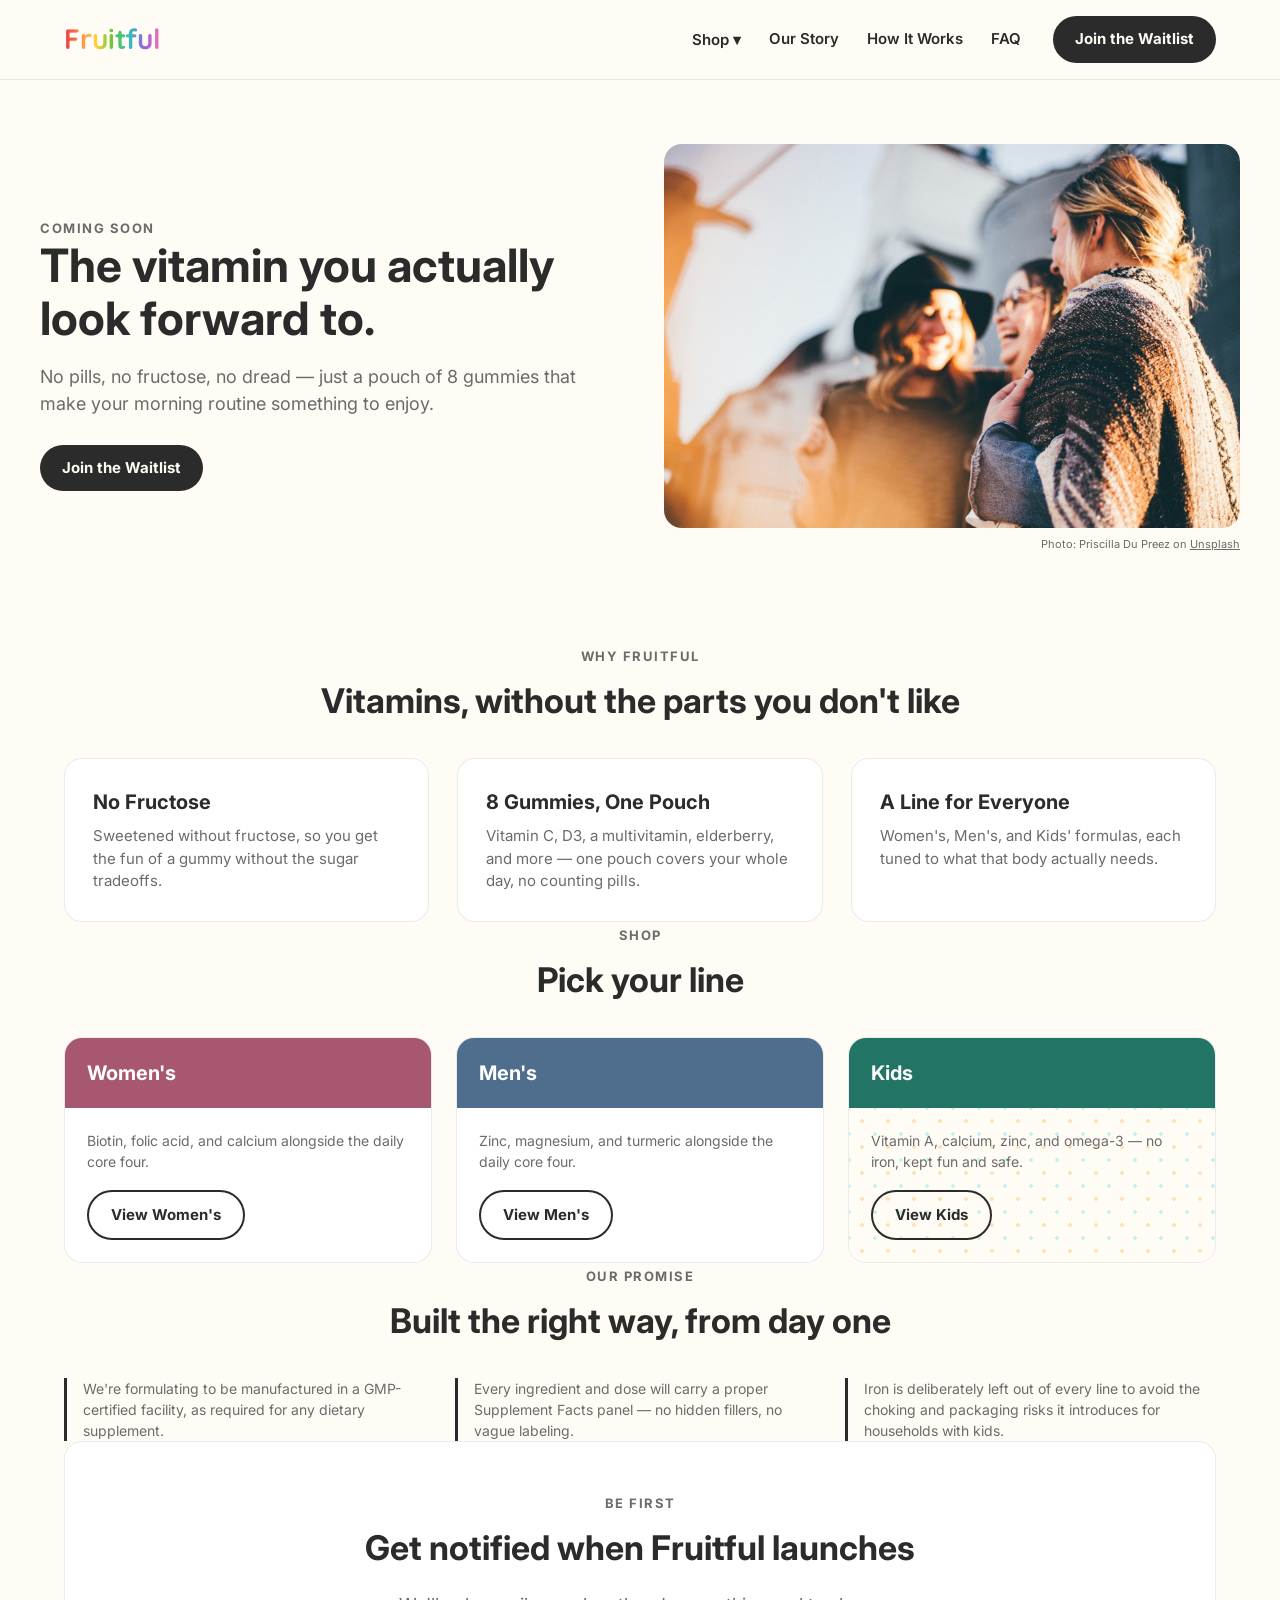
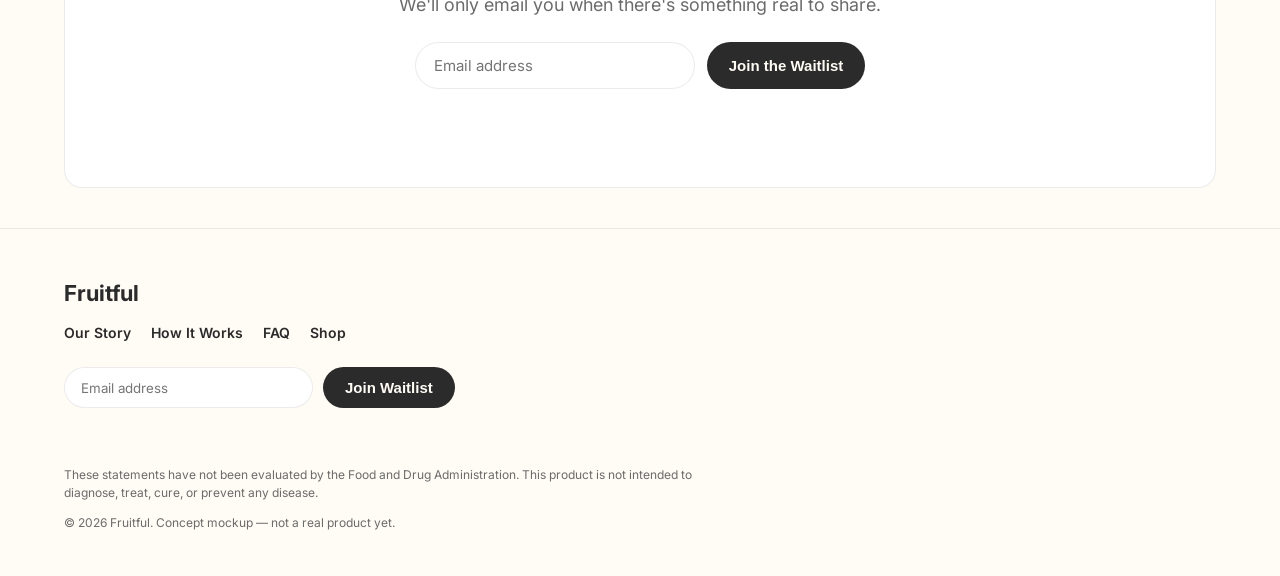
==== index.html @ 4842436e "Initial commit of gummy vitamins site Co-Authored-By: Claude Sonnet 5 <noreply@anthropic.com>" ====
<!doctype html>
<html lang="en">
<head>
<meta charset="utf-8" />
<meta name="viewport" content="width=device-width, initial-scale=1" />
<title>Fruitful — daily vitamins, reinvented as fruit snacks</title>
<link rel="preconnect" href="https://fonts.googleapis.com">
<link href="https://fonts.googleapis.com/css2?family=Quicksand:wght@500;600;700&family=Inter:wght@400;500;600&display=swap" rel="stylesheet">
<link rel="stylesheet" href="css/styles.css">
</head>
<body>
<div id="nav-slot"></div>

<main>
  <div class="wrap hero">
    <div>
      <span class="eyebrow">Coming soon</span>
      <h1>The vitamin you actually look forward to.</h1>
      <p class="lede">No pills, no fructose, no dread — just a pouch of 8 gummies that make your morning routine something to enjoy.</p>
      <a href="#waitlist" class="btn btn-cta">Join the Waitlist</a>
    </div>
    <div>
      <div class="hero-photo"><img src="images/hero-index.jpg" alt="Friends laughing together outdoors"></div>
      <p class="photo-credit">Photo: Priscilla Du Preez on <a href="https://unsplash.com" target="_blank" rel="noopener">Unsplash</a></p>
    </div>
  </div>

  <section class="wrap">
    <div class="center">
      <span class="eyebrow">Why Fruitful</span>
      <h2>Vitamins, without the parts you don't like</h2>
    </div>
    <div class="features" style="margin-top:32px;">
      <div class="feature-card">
        <h3>No Fructose</h3>
        <p>Sweetened without fructose, so you get the fun of a gummy without the sugar tradeoffs.</p>
      </div>
      <div class="feature-card">
        <h3>8 Gummies, One Pouch</h3>
        <p>Vitamin C, D3, a multivitamin, elderberry, and more — one pouch covers your whole day, no counting pills.</p>
      </div>
      <div class="feature-card">
        <h3>A Line for Everyone</h3>
        <p>Women's, Men's, and Kids' formulas, each tuned to what that body actually needs.</p>
      </div>
    </div>
  </section>

  <section class="wrap">
    <div class="center">
      <span class="eyebrow">Shop</span>
      <h2>Pick your line</h2>
    </div>
    <div class="lines-grid" style="margin-top:32px;">
      <div class="line-card women">
        <div class="line-banner">Women's</div>
        <div class="line-body">
          <p>Biotin, folic acid, and calcium alongside the daily core four.</p>
          <a href="product-women.html" class="btn btn-outline">View Women's</a>
        </div>
      </div>
      <div class="line-card men">
        <div class="line-banner">Men's</div>
        <div class="line-body">
          <p>Zinc, magnesium, and turmeric alongside the daily core four.</p>
          <a href="product-men.html" class="btn btn-outline">View Men's</a>
        </div>
      </div>
      <div class="line-card kids">
        <div class="line-banner">Kids</div>
        <div class="line-body">
          <p>Vitamin A, calcium, zinc, and omega-3 — no iron, kept fun and safe.</p>
          <a href="product-kids.html" class="btn btn-outline">View Kids</a>
        </div>
      </div>
    </div>
  </section>

  <section class="wrap">
    <div class="center">
      <span class="eyebrow">Our promise</span>
      <h2>Built the right way, from day one</h2>
    </div>
    <div class="promise-list">
      <div class="promise-item">We're formulating to be manufactured in a GMP-certified facility, as required for any dietary supplement.</div>
      <div class="promise-item">Every ingredient and dose will carry a proper Supplement Facts panel — no hidden fillers, no vague labeling.</div>
      <div class="promise-item">Iron is deliberately left out of every line to avoid the choking and packaging risks it introduces for households with kids.</div>
    </div>
  </section>

  <section class="wrap" id="waitlist">
    <div class="waitlist">
      <span class="eyebrow">Be first</span>
      <h2>Get notified when Fruitful launches</h2>
      <p class="lede center">We'll only email you when there's something real to share.</p>
      <form class="waitlist-form" data-waitlist-form>
        <input type="email" placeholder="Email address" required />
        <button type="submit" class="btn btn-cta">Join the Waitlist</button>
      </form>
      <p class="form-message" data-waitlist-message></p>
    </div>
  </section>
</main>

<div id="footer-slot"></div>

<script src="js/nutrients.js"></script>
<script src="js/app.js"></script>
</body>
</html>
---- css/styles.css ----
:root {
  --cream: #FFFCF5;
  --ink: #2b2b2b;
  --ink-soft: #6b6b6b;
  --line: rgba(0,0,0,0.08);
  --women: #A85770;
  --men: #4F6D8C;
  --kids: #227565;
  --btn: #2b2b2b;
  --btn-text: #FFFCF5;
  --radius: 18px;
}

* { box-sizing: border-box; }
html { scroll-behavior: smooth; }
body {
  margin: 0;
  background: var(--cream);
  color: var(--ink);
  font-family: 'Inter', sans-serif;
  line-height: 1.5;
}
.logo {
  font-family: 'Quicksand', sans-serif;
}
a { color: inherit; text-decoration: none; }
img { max-width: 100%; display: block; }

/* ---------- Header / nav ---------- */
.site-header {
  border-bottom: 1px solid var(--line);
  background: var(--cream);
  position: sticky;
  top: 0;
  z-index: 50;
}
.nav-wrap {
  max-width: 1200px;
  margin: 0 auto;
  padding: 16px 24px;
  display: flex;
  align-items: center;
  gap: 32px;
}
.logo {
  font-weight: 700;
  font-size: 28px;
  margin-right: auto;
  background: linear-gradient(90deg, #E63946, #FF8C42, #FFD23F, #67C23A, #2EC4B6, #9B5DE5, #FF6FA5);
  -webkit-background-clip: text;
  background-clip: text;
  color: transparent;
}
.main-nav {
  display: flex;
  align-items: center;
  gap: 28px;
}
.nav-link {
  font-weight: 600;
  font-size: 15px;
  color: var(--ink);
  background: none;
  border: none;
  cursor: pointer;
  font-family: 'Inter', sans-serif;
  padding: 8px 0;
}
.dropdown { position: relative; }
.dropdown-menu {
  display: none;
  position: absolute;
  top: 100%;
  left: 0;
  background: #fff;
  border: 1px solid var(--line);
  border-radius: 12px;
  box-shadow: 0 12px 24px rgba(0,0,0,0.08);
  padding: 8px;
  min-width: 160px;
}
.dropdown.open .dropdown-menu,
.dropdown:hover .dropdown-menu {
  display: block;
}
.dropdown-menu a {
  display: block;
  padding: 10px 12px;
  border-radius: 8px;
  font-weight: 600;
  font-size: 14px;
}
.dropdown-menu a:hover { background: var(--cream); }

.btn {
  display: inline-block;
  padding: 12px 22px;
  border-radius: 999px;
  font-weight: 700;
  font-size: 15px;
  cursor: pointer;
  border: none;
  text-align: center;
}
.btn-cta { background: var(--btn); color: var(--btn-text); }
.btn-cta:hover { opacity: 0.88; }
.btn-outline {
  background: transparent;
  border: 2px solid var(--ink);
  color: var(--ink);
}

/* ---------- Layout helpers ---------- */
.wrap { max-width: 1200px; margin: 0 auto; padding: 0 24px; }
section { padding: 72px 0; }
.section-tight { padding: 48px 0; }
.center { text-align: center; }
.eyebrow {
  font-weight: 700;
  font-size: 13px;
  letter-spacing: 1.5px;
  text-transform: uppercase;
  color: var(--ink-soft);
}
h2 { font-size: 34px; margin: 8px 0 16px; }
.lede { font-size: 18px; color: var(--ink-soft); max-width: 640px; }
.lede.center { margin-left: auto; margin-right: auto; }

/* ---------- Hero ---------- */
.hero {
  display: grid;
  grid-template-columns: 1fr 1fr;
  gap: 48px;
  align-items: center;
  padding: 64px 0 80px;
}
.hero h1 { font-size: 46px; line-height: 1.15; margin: 0 0 18px; }
.hero p.lede { margin-bottom: 28px; }

/* ---------- Photo placeholders ---------- */
.photo-placeholder {
  border-radius: var(--radius);
  border: 1.5px dashed rgba(0,0,0,0.18);
  background: linear-gradient(135deg, #fff4e6, #eafaf7 60%, #f5eaff);
  min-height: 320px;
  display: flex;
  align-items: center;
  justify-content: center;
  padding: 24px;
  text-align: center;
  color: var(--ink-soft);
  font-size: 13px;
  font-weight: 600;
}

/* ---------- Hero photos (real stock photography) ---------- */
.hero-photo {
  border-radius: var(--radius);
  overflow: hidden;
  min-height: 320px;
}
.hero-photo img {
  width: 100%;
  height: 100%;
  min-height: 320px;
  object-fit: cover;
  display: block;
}
.photo-credit {
  font-size: 11px;
  color: var(--ink-soft);
  margin-top: 8px;
  text-align: right;
}
.photo-credit a { text-decoration: underline; }

/* ---------- Value prop / feature grid ---------- */
.features {
  display: grid;
  grid-template-columns: repeat(3, 1fr);
  gap: 28px;
}
.feature-card {
  background: #fff;
  border: 1px solid var(--line);
  border-radius: var(--radius);
  padding: 28px;
}
.feature-card h3 { margin: 0 0 8px; font-size: 20px; }
.feature-card p { color: var(--ink-soft); margin: 0; font-size: 15px; }

/* ---------- Line preview / shop cards ---------- */
.lines-grid {
  display: grid;
  grid-template-columns: repeat(3, 1fr);
  gap: 24px;
}
.line-card {
  border-radius: var(--radius);
  overflow: hidden;
  background: #fff;
  border: 1px solid var(--line);
}
.line-banner {
  padding: 20px 22px;
  color: #fff;
  font-weight: 700;
  font-size: 20px;
}
.line-card.women .line-banner { background: var(--women); }
.line-card.men .line-banner { background: var(--men); }
.line-card.kids .line-banner { background: var(--kids); }
.line-body { padding: 22px; }
.line-body p { color: var(--ink-soft); font-size: 14px; margin: 0 0 18px; }
.line-wordmark {
  font-family: 'Quicksand', sans-serif;
  font-size: 12px;
  font-weight: 700;
  letter-spacing: 1.5px;
  text-transform: uppercase;
  opacity: 0.85;
}
.line-sub { font-size: 12px; font-weight: 600; opacity: 0.9; margin-top: 2px; }
.line-caption {
  text-align: center;
  font-size: 11px;
  color: var(--ink-soft);
  font-weight: 600;
  padding: 14px 0 0;
}
.line-card.kids .line-body {
  background-image: radial-gradient(#ffe1b3 2px, transparent 2px),
                     radial-gradient(#c8f2ec 2px, transparent 2px);
  background-size: 26px 26px;
  background-position: 0 0, 13px 13px;
  background-color: var(--cream);
}
.pkg-mock { max-width: 320px; margin-top: 24px; }

/* ---------- Gummy grid (nutrient icons) ---------- */
.gummy-grid {
  display: grid;
  grid-template-columns: repeat(4, 1fr);
  gap: 12px;
}
.gummy-cell { display: flex; flex-direction: column; align-items: center; }
.gummy {
  width: 100%;
  aspect-ratio: 1;
  border-radius: 42% 58% 55% 45% / 55% 45% 55% 45%;
  display: flex;
  align-items: center;
  justify-content: center;
  font-size: 22px;
  box-shadow: inset 0 -4px 8px rgba(0,0,0,0.12), 0 2px 4px rgba(0,0,0,0.1);
}
.gummy-label {
  text-align: center;
  font-size: 10px;
  font-weight: 600;
  color: var(--ink-soft);
  margin-top: 4px;
  line-height: 1.2;
}

/* ---------- Trust / promise section ---------- */
.promise-list {
  display: grid;
  grid-template-columns: repeat(3, 1fr);
  gap: 20px;
  margin-top: 32px;
}
.promise-item {
  border-left: 3px solid var(--ink);
  padding-left: 16px;
  font-size: 14px;
  color: var(--ink-soft);
}

/* ---------- Waitlist ---------- */
.waitlist {
  background: #fff;
  border: 1px solid var(--line);
  border-radius: var(--radius);
  padding: 48px;
  text-align: center;
}
.waitlist-form {
  display: flex;
  gap: 12px;
  justify-content: center;
  margin-top: 24px;
  flex-wrap: wrap;
}
.waitlist-form input[type=email] {
  padding: 13px 18px;
  border-radius: 999px;
  border: 1.5px solid var(--line);
  font-size: 15px;
  min-width: 280px;
  font-family: 'Inter', sans-serif;
}
.form-message {
  margin-top: 16px;
  font-weight: 600;
  font-size: 14px;
  color: var(--kids);
  min-height: 20px;
}

/* ---------- Supplement facts ---------- */
.supp-facts {
  border: 2px solid var(--ink);
  border-radius: 8px;
  padding: 16px 18px;
  font-size: 13px;
  max-width: 340px;
}
.supp-facts h4 {
  margin: 0 0 4px;
  font-size: 18px;
  border-bottom: 6px solid var(--ink);
  padding-bottom: 6px;
}
.supp-facts table { width: 100%; border-collapse: collapse; margin-top: 8px; }
.supp-facts td { border-top: 1px solid #ddd; padding: 4px 0; }
.supp-facts .note {
  font-size: 11px;
  color: var(--ink-soft);
  margin-top: 10px;
  font-style: italic;
}

/* ---------- Product page hero ---------- */
.product-hero {
  display: grid;
  grid-template-columns: 1fr 1fr;
  gap: 48px;
  align-items: center;
}
.product-tag {
  display: inline-block;
  padding: 6px 14px;
  border-radius: 999px;
  color: #fff;
  font-weight: 700;
  font-size: 13px;
  margin-bottom: 14px;
}
.tag-women { background: var(--women); }
.tag-men { background: var(--men); }
.tag-kids { background: var(--kids); }

/* ---------- FAQ ---------- */
.faq-item {
  border-bottom: 1px solid var(--line);
  padding: 20px 0;
}
.faq-item h3 { margin: 0 0 8px; font-size: 18px; }
.faq-item p { color: var(--ink-soft); margin: 0; }

/* ---------- Steps (how it works) ---------- */
.steps {
  display: grid;
  grid-template-columns: repeat(3, 1fr);
  gap: 28px;
  margin-top: 32px;
}
.step {
  text-align: center;
}
.step-num {
  width: 40px;
  height: 40px;
  border-radius: 50%;
  background: var(--ink);
  color: #fff;
  display: flex;
  align-items: center;
  justify-content: center;
  font-weight: 700;
  margin: 0 auto 14px;
}
.step p { color: var(--ink-soft); font-size: 14px; }

/* ---------- Footer ---------- */
.site-footer {
  border-top: 1px solid var(--line);
  padding: 48px 0 32px;
  margin-top: 40px;
}
.footer-wrap { max-width: 1200px; margin: 0 auto; padding: 0 24px; }
.footer-brand { font-weight: 700; font-size: 22px; margin-bottom: 12px; }
.footer-links { display: flex; gap: 20px; font-weight: 600; font-size: 14px; margin-bottom: 24px; }
.footer-waitlist { display: flex; gap: 10px; margin-bottom: 24px; flex-wrap: wrap; }
.footer-waitlist input[type=email] {
  padding: 10px 16px;
  border-radius: 999px;
  border: 1.5px solid var(--line);
  min-width: 240px;
  font-family: 'Inter', sans-serif;
}
.disclaimer { font-size: 12px; color: var(--ink-soft); max-width: 640px; margin-bottom: 8px; }
.copyright { font-size: 12px; color: var(--ink-soft); }

/* ---------- Responsive ---------- */
@media (max-width: 880px) {
  .hero, .product-hero { grid-template-columns: 1fr; }
  .features, .lines-grid, .promise-list, .steps { grid-template-columns: 1fr; }
  .main-nav { display: none; }
}
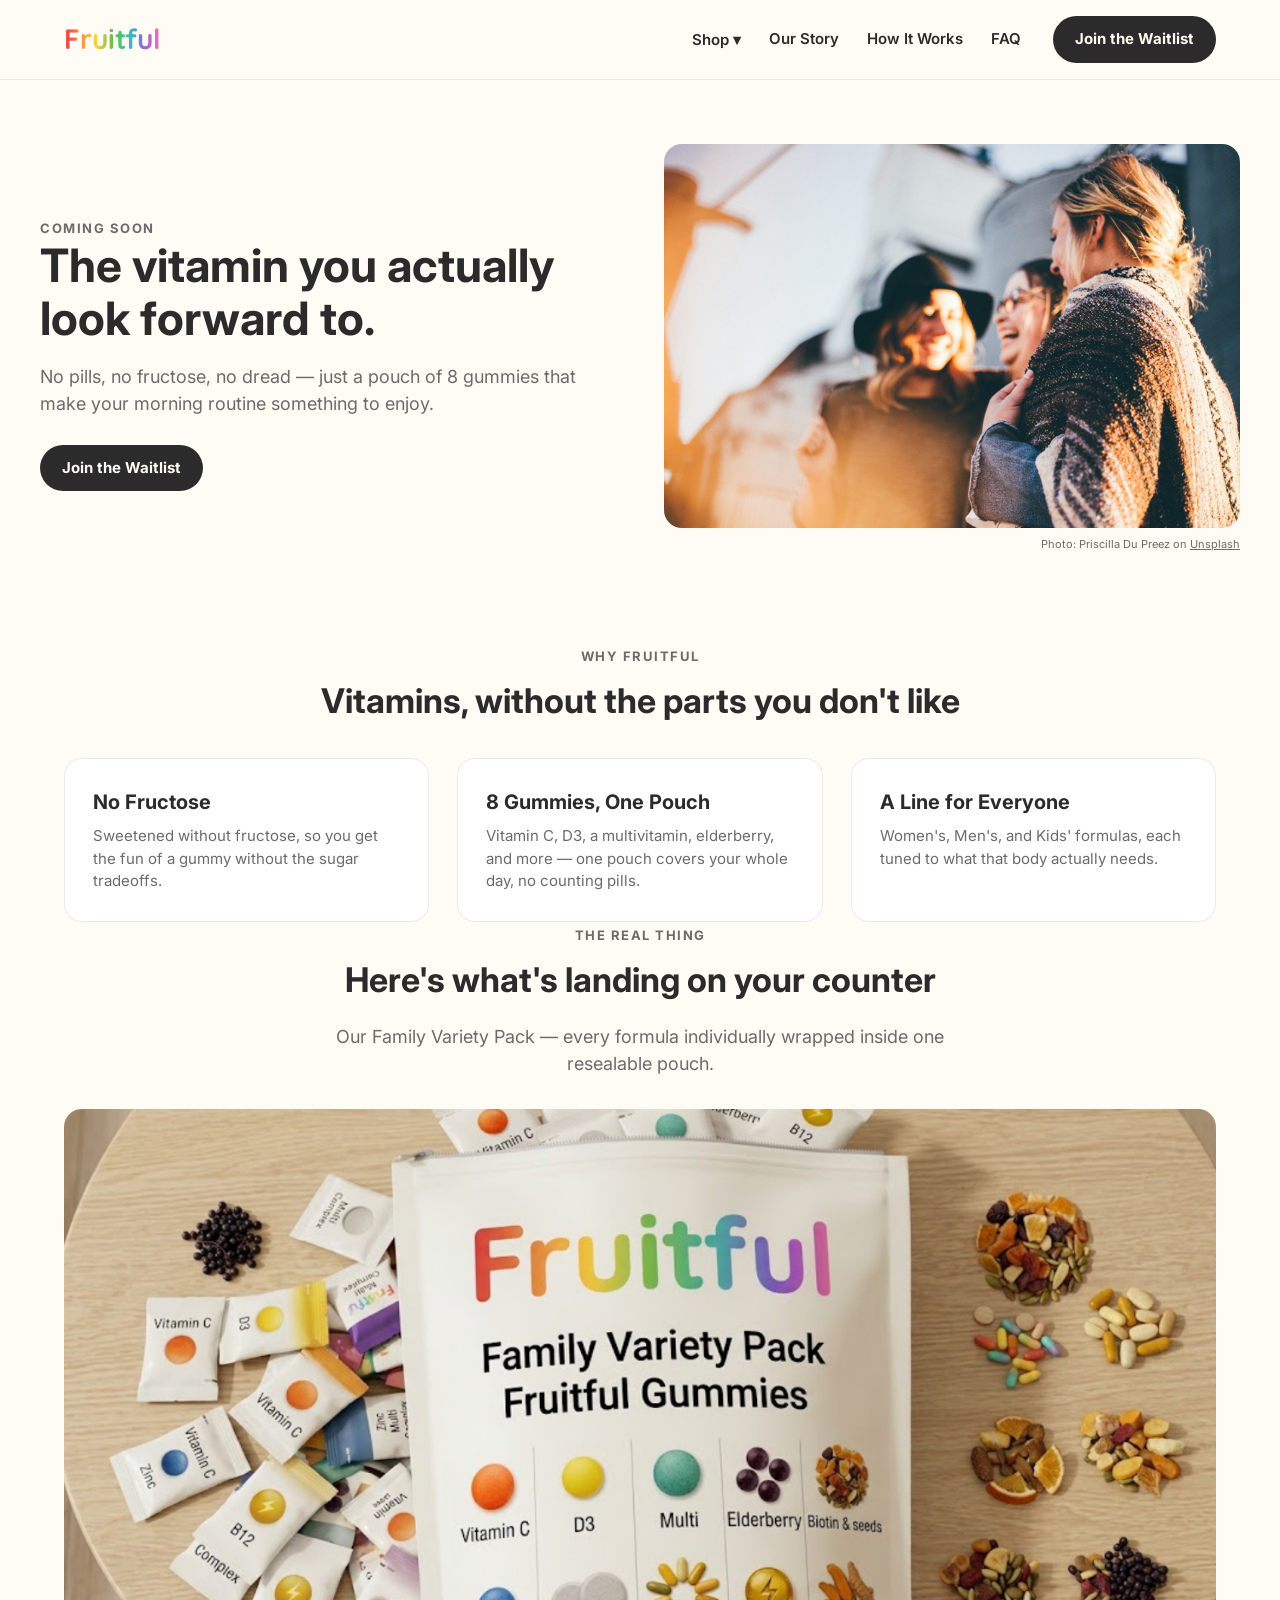
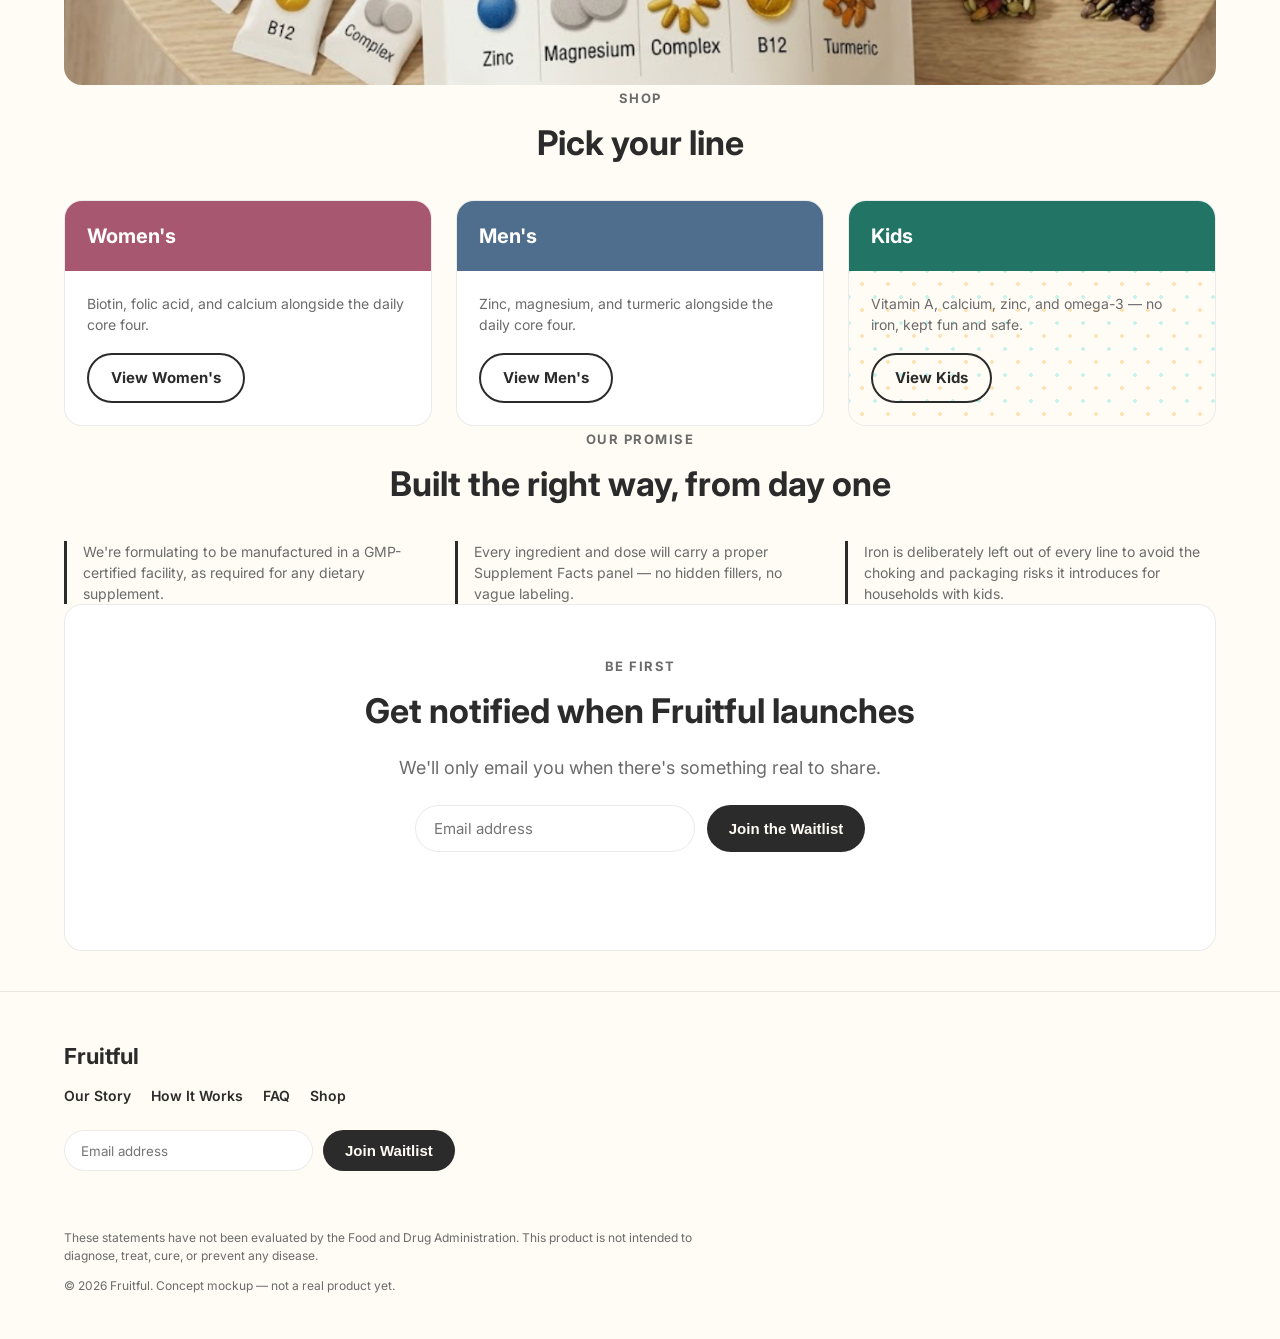
==== commit 3690bcd1: "Add real packaging photo to homepage and unique gummy shapes per vitamin Co-Authored-By: Claude Sonn" ====
--- a/index.html
+++ b/index.html
@@ -43,6 +43,17 @@
         <h3>A Line for Everyone</h3>
         <p>Women's, Men's, and Kids' formulas, each tuned to what that body actually needs.</p>
       </div>
+    </div>
+  </section>
+
+  <section class="wrap">
+    <div class="center">
+      <span class="eyebrow">The real thing</span>
+      <h2>Here's what's landing on your counter</h2>
+      <p class="lede center">Our Family Variety Pack — every formula individually wrapped inside one resealable pouch.</p>
+    </div>
+    <div class="hero-photo" style="margin-top:32px;">
+      <img src="images/packaging-family-pack.png" alt="Fruitful Family Variety Pack pouch surrounded by individually wrapped gummy packets for Vitamin C, D3, Multi, Elderberry, Zinc, Magnesium, Complex, B12, Biotin, and Turmeric">
     </div>
   </section>
 
--- a/css/styles.css
+++ b/css/styles.css
@@ -247,12 +247,58 @@
 .gummy {
   width: 100%;
   aspect-ratio: 1;
-  border-radius: 42% 58% 55% 45% / 55% 45% 55% 45%;
   display: flex;
   align-items: center;
   justify-content: center;
   font-size: 22px;
-  box-shadow: inset 0 -4px 8px rgba(0,0,0,0.12), 0 2px 4px rgba(0,0,0,0.1);
+  box-shadow: inset 0 -4px 8px rgba(0,0,0,0.12);
+  filter: drop-shadow(0 2px 4px rgba(0,0,0,0.12));
+}
+
+/* ---------- Gummy shapes, one per nutrient ---------- */
+.shape-root { border-radius: 42% 58% 55% 45% / 55% 45% 55% 45%; }
+.shape-sun-half {
+  clip-path: polygon(4.0% 50.0%, 19.1% 41.7%, 10.2% 27.0%, 27.4% 27.4%, 27.0% 10.2%, 41.7% 19.1%, 50.0% 4.0%, 58.3% 19.1%, 73.0% 10.2%, 72.6% 27.4%, 89.8% 27.0%, 80.9% 41.7%, 96.0% 50.0%);
+  align-items: flex-start;
+  padding-top: 12%;
+}
+.shape-sun {
+  clip-path: polygon(50.0% 2.0%, 62.6% 19.5%, 83.9% 16.1%, 80.5% 37.4%, 98.0% 50.0%, 80.5% 62.6%, 83.9% 83.9%, 62.6% 80.5%, 50.0% 98.0%, 37.4% 80.5%, 16.1% 83.9%, 19.5% 62.6%, 2.0% 50.0%, 19.5% 37.4%, 16.1% 16.1%, 37.4% 19.5%);
+}
+.shape-star {
+  clip-path: polygon(50.0% 2.0%, 61.8% 33.8%, 95.7% 35.2%, 69.0% 56.2%, 78.2% 88.8%, 50.0% 70.0%, 21.8% 88.8%, 31.0% 56.2%, 4.3% 35.2%, 38.2% 33.8%);
+}
+.shape-flower {
+  clip-path: polygon(50.0% 2.0%, 70.0% 22.5%, 95.7% 35.2%, 82.3% 60.5%, 78.2% 88.8%, 50.0% 84.0%, 21.8% 88.8%, 17.7% 60.5%, 4.3% 35.2%, 30.0% 22.5%);
+}
+.shape-berry {
+  clip-path: polygon(50.0% 3.0%, 66.5% 15.8%, 86.7% 20.7%, 87.0% 41.5%, 95.8% 60.5%, 79.7% 73.7%, 70.4% 92.3%, 50.0% 88.0%, 29.6% 92.3%, 20.3% 73.7%, 4.2% 60.5%, 13.0% 41.5%, 13.3% 20.7%, 33.5% 15.8%);
+}
+.shape-shield {
+  clip-path: polygon(12% 12%, 88% 12%, 90% 48%, 50% 94%, 10% 48%);
+  padding-top: 6%;
+}
+.shape-leaf {
+  clip-path: polygon(50% 4%, 84% 50%, 50% 96%, 16% 50%);
+}
+.shape-bolt {
+  clip-path: polygon(58% 2%, 22% 56%, 46% 56%, 38% 98%, 82% 38%, 54% 38%);
+}
+.shape-mountain {
+  clip-path: polygon(2% 96%, 22% 38%, 38% 64%, 52% 18%, 68% 58%, 84% 32%, 98% 96%);
+  align-items: flex-end;
+  padding-bottom: 10%;
+}
+.shape-carrot {
+  clip-path: polygon(18% 22%, 82% 22%, 88% 40%, 52% 96%, 50% 96%, 16% 42%);
+  align-items: flex-start;
+  padding-top: 16%;
+}
+.shape-pill {
+  clip-path: polygon(78.0% 33.0%, 84.5% 34.3%, 90.0% 38.0%, 93.7% 43.5%, 95.0% 50.0%, 93.7% 56.5%, 90.0% 62.0%, 84.5% 65.7%, 78.0% 67.0%, 22.0% 67.0%, 15.5% 65.7%, 10.0% 62.0%, 6.3% 56.5%, 5.0% 50.0%, 6.3% 43.5%, 10.0% 38.0%, 15.5% 34.3%, 22.0% 33.0%);
+}
+.shape-droplet {
+  clip-path: polygon(50% 2%, 91.3% 69.0%, 84.3% 81.5%, 73.6% 91.1%, 60.5% 96.7%, 46.2% 97.8%, 32.3% 94.3%, 20.3% 86.4%, 11.4% 75.2%, 6.7% 61.6%, 6.5% 47.3%, 11.0% 33.7%, 19.6% 22.2%, 31.4% 14.1%, 45.2% 10.3%, 59.5% 11.0%, 72.8% 16.4%, 83.7% 25.7%);
 }
 .gummy-label {
   text-align: center;
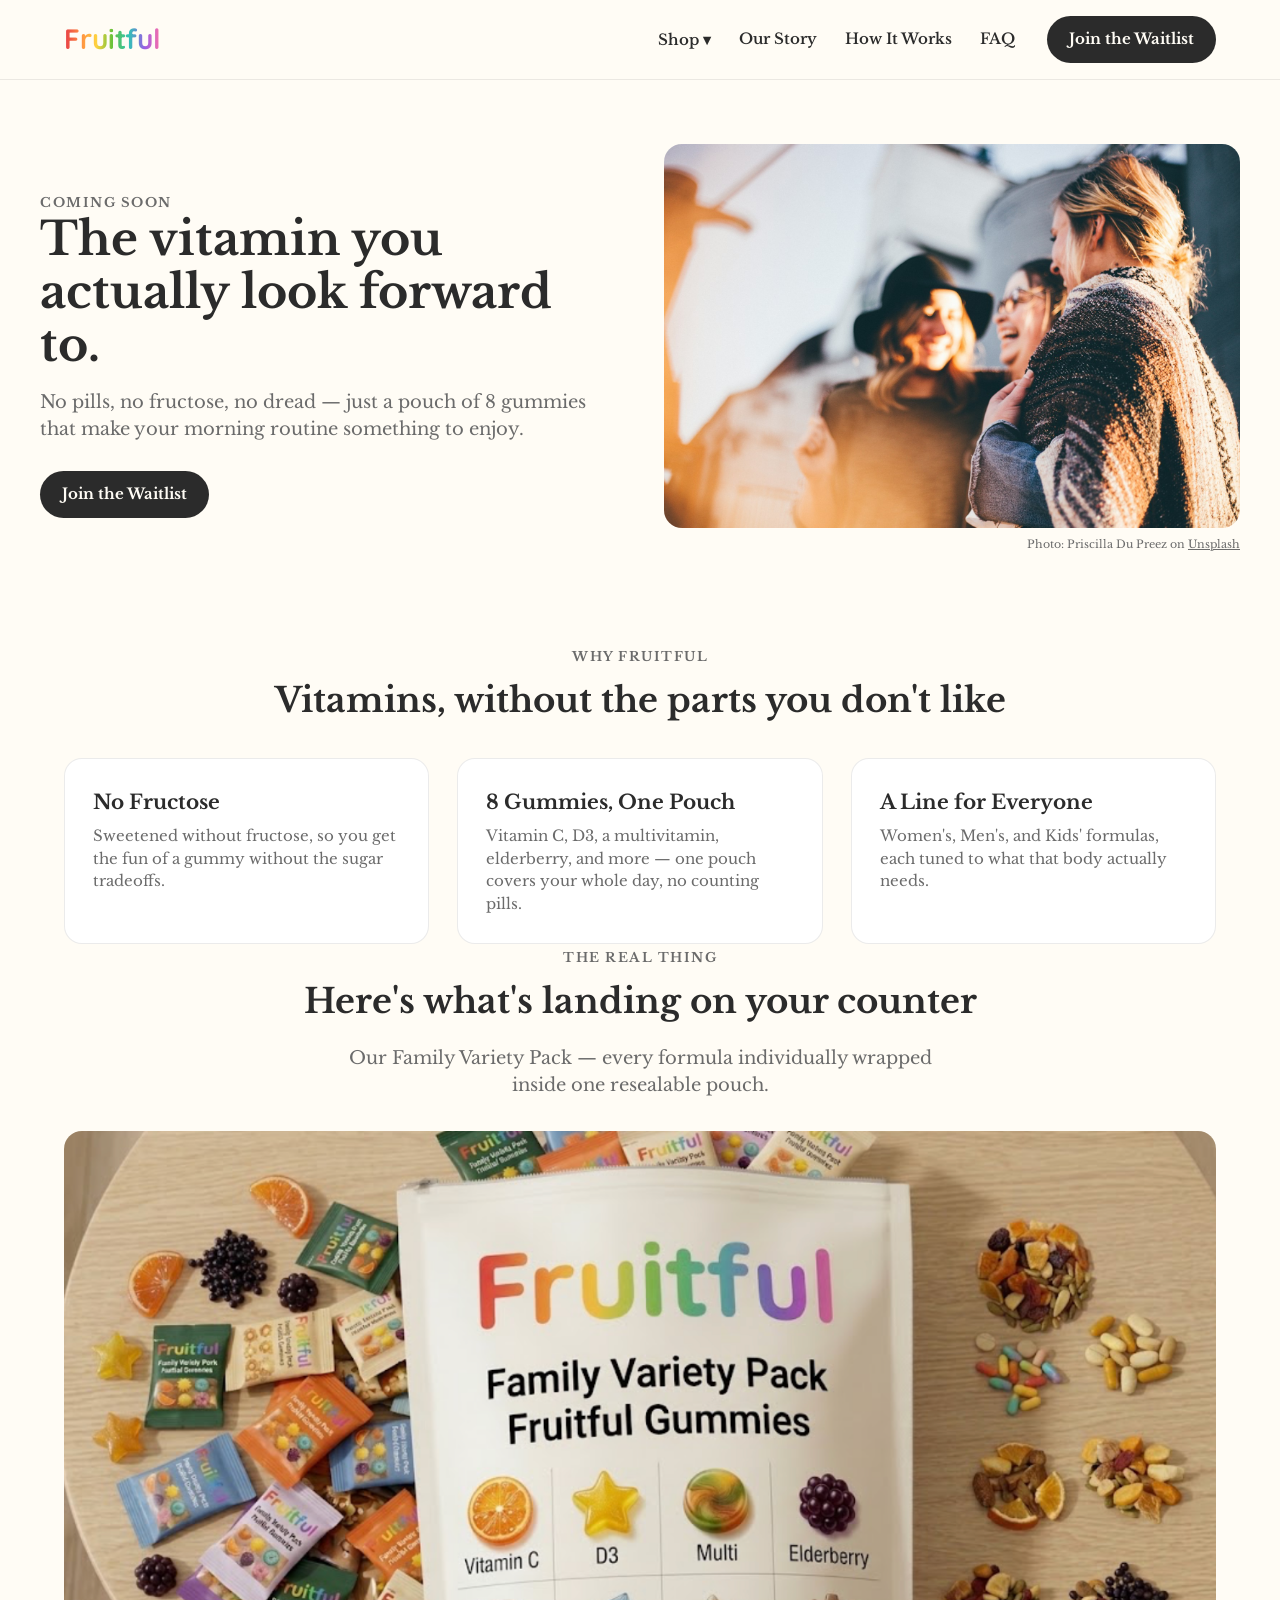
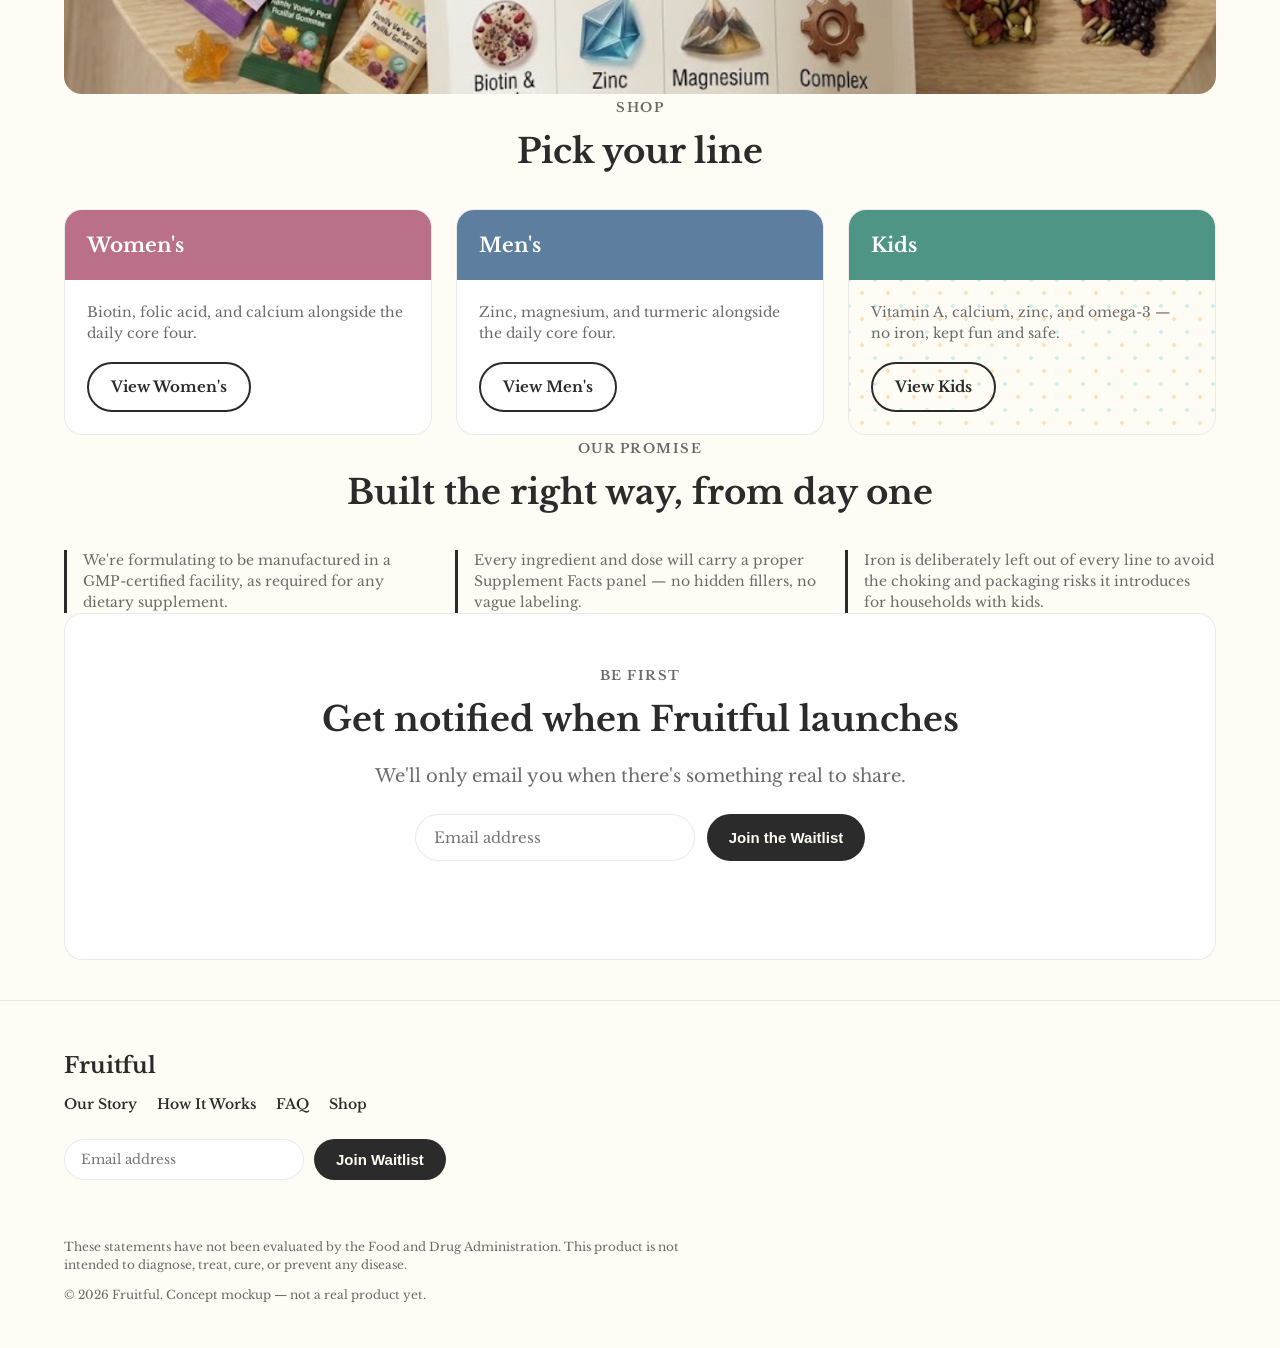
==== commit 97453654: "Swap packaging photo, use pastel line colors, and set Libre Baskerville as the body/heading font Co-" ====
--- a/index.html
+++ b/index.html
@@ -5,7 +5,7 @@
 <meta name="viewport" content="width=device-width, initial-scale=1" />
 <title>Fruitful — daily vitamins, reinvented as fruit snacks</title>
 <link rel="preconnect" href="https://fonts.googleapis.com">
-<link href="https://fonts.googleapis.com/css2?family=Quicksand:wght@500;600;700&family=Inter:wght@400;500;600&display=swap" rel="stylesheet">
+<link href="https://fonts.googleapis.com/css2?family=Quicksand:wght@500;600;700&family=Libre+Baskerville:wght@400;700&display=swap" rel="stylesheet">
 <link rel="stylesheet" href="css/styles.css">
 </head>
 <body>
--- a/css/styles.css
+++ b/css/styles.css
@@ -3,9 +3,9 @@
   --ink: #2b2b2b;
   --ink-soft: #6b6b6b;
   --line: rgba(0,0,0,0.08);
-  --women: #A85770;
-  --men: #4F6D8C;
-  --kids: #227565;
+  --women: #B97088;
+  --men: #5D7E9E;
+  --kids: #4E9585;
   --btn: #2b2b2b;
   --btn-text: #FFFCF5;
   --radius: 18px;
@@ -17,7 +17,7 @@
   margin: 0;
   background: var(--cream);
   color: var(--ink);
-  font-family: 'Inter', sans-serif;
+  font-family: 'Libre Baskerville', serif;
   line-height: 1.5;
 }
 .logo {
@@ -63,7 +63,7 @@
   background: none;
   border: none;
   cursor: pointer;
-  font-family: 'Inter', sans-serif;
+  font-family: 'Libre Baskerville', serif;
   padding: 8px 0;
 }
 .dropdown { position: relative; }
@@ -344,7 +344,7 @@
   border: 1.5px solid var(--line);
   font-size: 15px;
   min-width: 280px;
-  font-family: 'Inter', sans-serif;
+  font-family: 'Libre Baskerville', serif;
 }
 .form-message {
   margin-top: 16px;
@@ -444,7 +444,7 @@
   border-radius: 999px;
   border: 1.5px solid var(--line);
   min-width: 240px;
-  font-family: 'Inter', sans-serif;
+  font-family: 'Libre Baskerville', serif;
 }
 .disclaimer { font-size: 12px; color: var(--ink-soft); max-width: 640px; margin-bottom: 8px; }
 .copyright { font-size: 12px; color: var(--ink-soft); }
